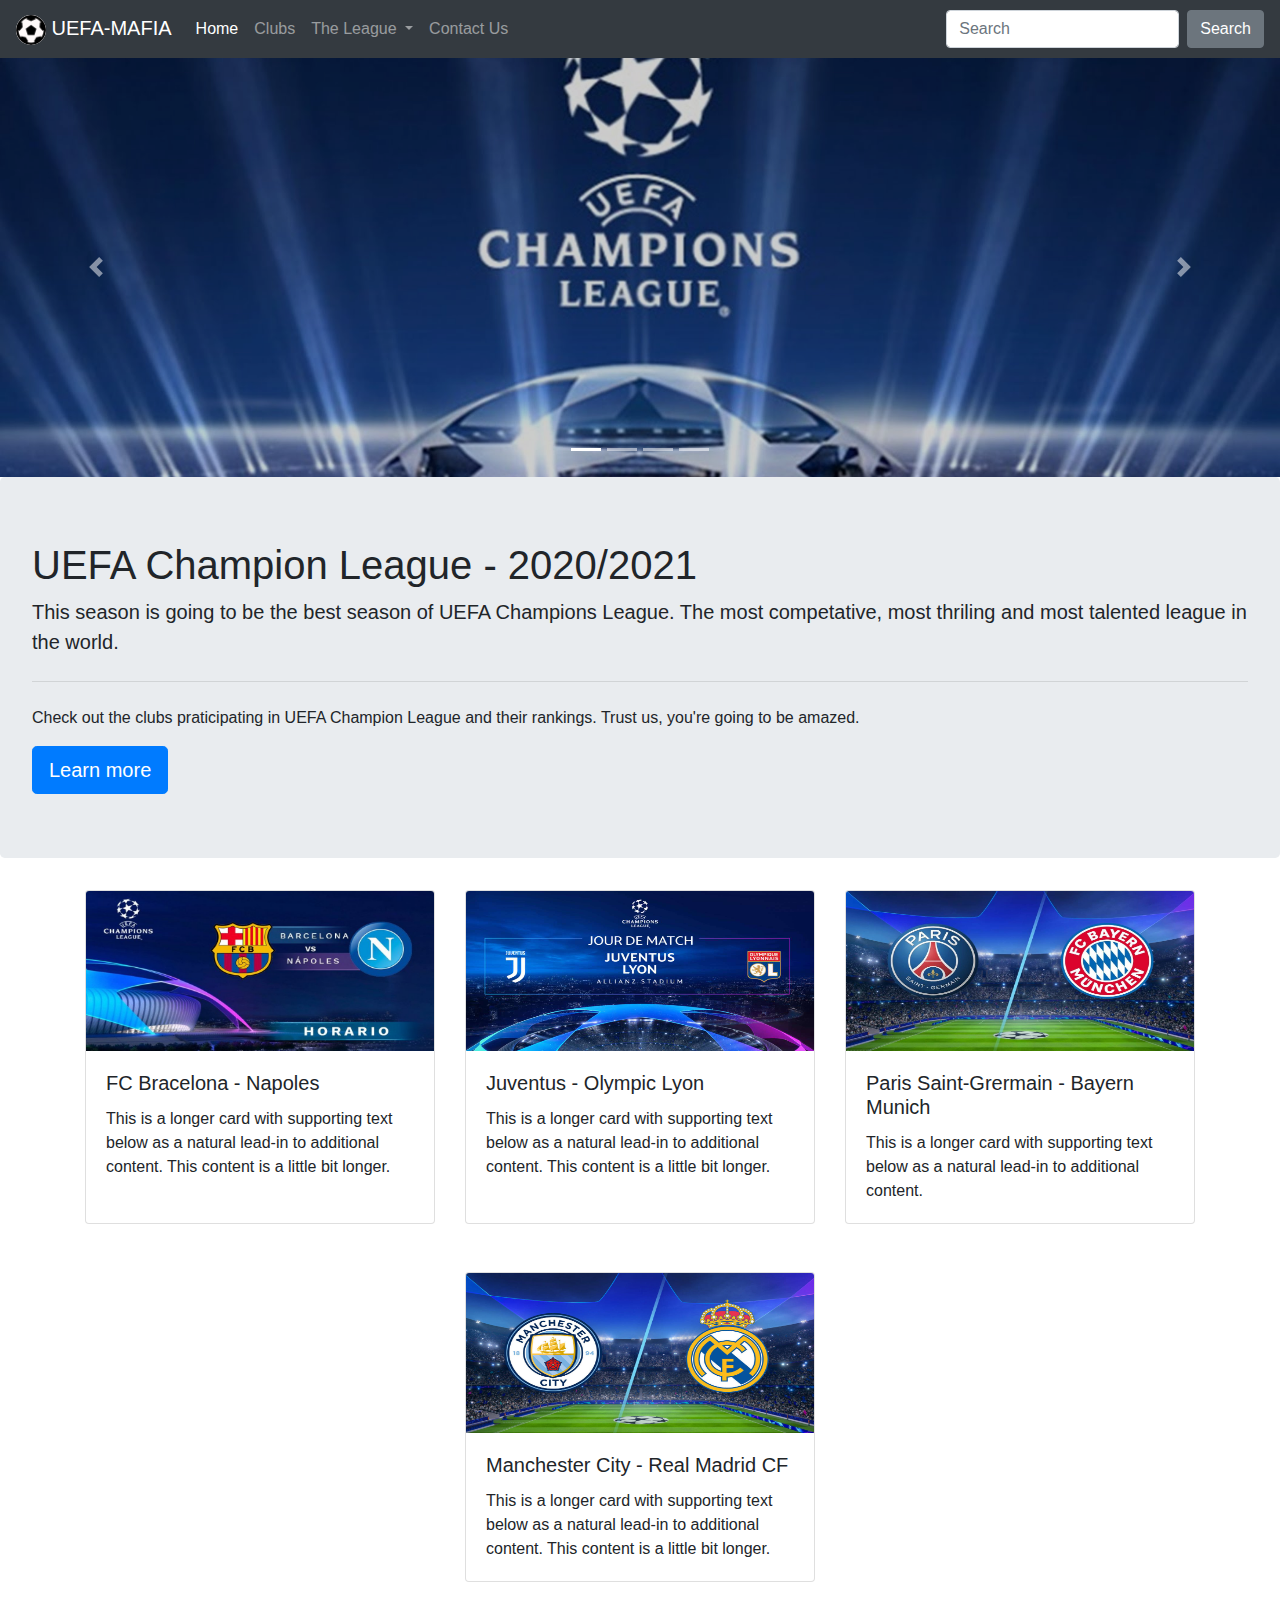
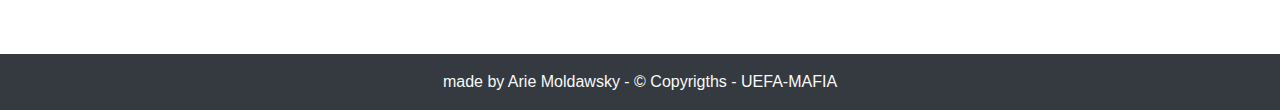
==== index.html @ 390648ff "Add files via upload" ====
<!DOCTYPE html>
<html lang="en">

<head>
    <meta charset="UTF-8">
    <meta name="viewport" content="width=device-width, initial-scale=1.0">
    <link rel="stylesheet" href="lib/bootstrap/bootstrap.min.css">
    <link rel="stylesheet" href="css/main.css">
    <title>UEFA Champions League</title>
</head>

<body>
    <nav class="navbar navbar-expand-lg navbar-dark bg-dark fixed-top">
        <a class="navbar-brand" href="#"><img src="img/football-logo.png" width="30" height="30"> UEFA-MAFIA</a>
        <button class="navbar-toggler" type="button" data-toggle="collapse" data-target="#navbarSupportedContent"
            aria-controls="navbarSupportedContent" aria-expanded="false" aria-label="Toggle navigation">
            <span class="navbar-toggler-icon"></span>
        </button>

        <div class="collapse navbar-collapse" id="navbarSupportedContent">
            <ul class="navbar-nav mr-auto">
                <li class="nav-item active">
                    <a class="nav-link" href="#">Home <span class="sr-only">(current)</span></a>
                </li>
                <li class="nav-item">
                    <a class="nav-link" href="clubs.html">Clubs</a>
                </li>
                <li class="nav-item dropdown">
                    <a class="nav-link dropdown-toggle" href="#" id="navbarDropdown" role="button"
                        data-toggle="dropdown" aria-haspopup="true" aria-expanded="false">
                        The League
                    </a>
                    <div class="dropdown-menu bg-dark" aria-labelledby="navbarDropdown">
                        <a class="dropdown-item" href="#">About</a>
                        <div class="dropdown-divider"></div>
                        <a class="dropdown-item" href="#">Rankings</a>
                    </div>
                </li>
                <li class="nav-item">
                    <a class="nav-link" href="#" tabindex="-1" aria-disabled="true">Contact Us</a>
                </li>
            </ul>
            <form class="form-inline my-2 my-lg-0">
                <input class="form-control mr-sm-2" type="search" placeholder="Search" aria-label="Search">
                <button class="btn btn-secondary my-2 my-sm-0" type="submit">Search</button>
            </form>
        </div>
    </nav>
    <div id="carouselExampleCaptions" class="carousel slide main-carousel" data-ride="carousel">
        <ol class="carousel-indicators">
            <li data-target="#carouselExampleCaptions" data-slide-to="0" class="active"></li>
            <li data-target="#carouselExampleCaptions" data-slide-to="1"></li>
            <li data-target="#carouselExampleCaptions" data-slide-to="2"></li>
            <li data-target="#carouselExampleCaptions" data-slide-to="3"></li>
        </ol>
        <div class="carousel-inner">
            <div class="carousel-item active">
                <img src="img/UCL1.jpg" class="d-block w-100" alt="...">
                <div class="carousel-caption d-none d-md-block">
                </div>
            </div>
            <div class="carousel-item">
                <img src="img/UCL2.jpg" class="d-block w-100" alt="...">
                <div class="carousel-caption d-none d-md-block">
                    <h5>2020/2021</h5>
                    <p>12 Clubs - All the best players in the continent - UCL</p>
                </div>
            </div>
            <div class="carousel-item">
                <img src="img/ronaldo.jpg" class="d-block w-100" alt="...">
                <div class="carousel-caption d-none d-md-block">
                    <h5>El-Classico</h5>
                    <p>17.10.2020 - 21:45 - Real Madrid CF VS FC Barcelona</p>
                </div>
            </div>
            <div class="carousel-item">
                <img src="img/messi.jpg" class="d-block w-100" alt="...">
                <div class="carousel-caption d-none d-md-block">
                    <h5>Watch Here in Live Stream</h5>
                    <p>Lorem ipsum, dolor sit amet consectetur adipisicing elit. Harum, provident? Suscipit</p>
                </div>
            </div>
            <a class="carousel-control-prev" href="#carouselExampleCaptions" role="button" data-slide="prev">
                <span class="carousel-control-prev-icon" aria-hidden="true"></span>
                <span class="sr-only">Previous</span>
            </a>
            <a class="carousel-control-next" href="#carouselExampleCaptions" role="button" data-slide="next">
                <span class="carousel-control-next-icon" aria-hidden="true"></span>
                <span class="sr-only">Next</span>
            </a>
        </div>
    </div>
    <div class="jumbotron">
        <h1 class="display-5">UEFA Champion League - 2020/2021</h1>
        <p class="lead">This season is going to be the best season of UEFA Champions League. The most competative, most
            thriling and most talented league in the world.</p>
        <hr class="my-4">
        <p>Check out the clubs praticipating in UEFA Champion League and their rankings. Trust us, you're going to be
            amazed.</p>
        <a class="btn btn-primary btn-lg" href="#" role="button">Learn more</a>
    </div>
    <div class="container matches-container my-4">
        <div class="row justify-content-center">
            <div class="col-md-6 mb-5 d-flex justify-content-center card-holder">
                <div class="card h-100">
                    <img src="img/Barca-match.jpg" class="card-img-top" alt="...">
                    <div class="card-body">
                        <h5 class="card-title">FC Bracelona - Napoles</h5>
                        <p class="card-text">This is a longer card with supporting text below as a natural lead-in to
                            additional content. This content is a little bit longer.</p>
                    </div>
                </div>
            </div>
            <div class="col-md-6 mb-5 d-flex justify-content-center card-holder">
                <div class="card h-100">
                    <img src="img/juve-match.jpg" class="card-img-top" alt="...">
                    <div class="card-body">
                        <h5 class="card-title">Juventus - Olympic Lyon</h5>
                        <p class="card-text">This is a longer card with supporting text below as a natural lead-in to
                            additional content. This content is a little bit longer.</p>
                    </div>
                </div>
            </div>
            <div class="col-md-6 mb-5 d-flex justify-content-center card-holder">
                <div class="card h-100">
                    <img src="img/psg-match.jpg" class="card-img-top" alt="...">
                    <div class="card-body">
                        <h5 class="card-title">Paris Saint-Grermain - Bayern Munich</h5>
                        <p class="card-text">This is a longer card with supporting text below as a natural lead-in to
                            additional content.</p>
                    </div>
                </div>
            </div>
            <div class="col-md-6 mb-5 d-flex justify-content-center card-holder">
                <div class="card h-100">
                    <img src="img/real-match.jpg" class="card-img-top" alt="...">
                    <div class="card-body">
                        <h5 class="card-title">Manchester City - Real Madrid CF</h5>
                        <p class="card-text">This is a longer card with supporting text below as a natural lead-in to
                            additional content. This content is a little bit longer.</p>
                    </div>
                </div>
            </div>
        </div>
    </div>
    <div class="container-fluid bg-dark text-light site-footer p-0">
        <div class="d-flex justify-content-around pt-3 bg-dark w-100">
            <p class="lead">
                made by Arie Moldawsky - © Copyrigths - UEFA-MAFIA
            </p>
        </div>
    </div>
    <script src="lib/jQuery/jquery-3.4.1.min.js"></script>
    <script src="lib/bootstrap/bootstrap.min.js"></script>
</body>

</html>
---- css/main.css ----
.navbar-brand img {
    background-color: snow;
    border-radius: 50%;
}

.dropdown-item {
    color: snow;
}

.carousel-item img {
    max-height: 420px;
    min-height: 300px;
    object-fit: cover;
    filter: brightness(0.8);
}

.main-carousel {
    margin-top: 57px;
}

.site-footer {
    height: 55px;
}

.site-footer p {
    font-size: 1em;
}

.clubs-cards {
    /* width: 100vw; */
    flex-wrap: wrap;
}

.clubs-cards.card {
    width: 18rem;
}

.clubs-cards img {
    max-height: 190px;
    object-fit: cover;
}

.card-holder {
    max-width: 380px;
}

.matches-container.card {
    width: 18rem;
    border-radius: 10%;
}

.card img {
    max-height: 160px;
}

.clubs-title {
    font-weight: bolder;
    font-style: italic;
    text-decoration: underline;
}

.clubs-title-span {
    text-decoration: none;
}
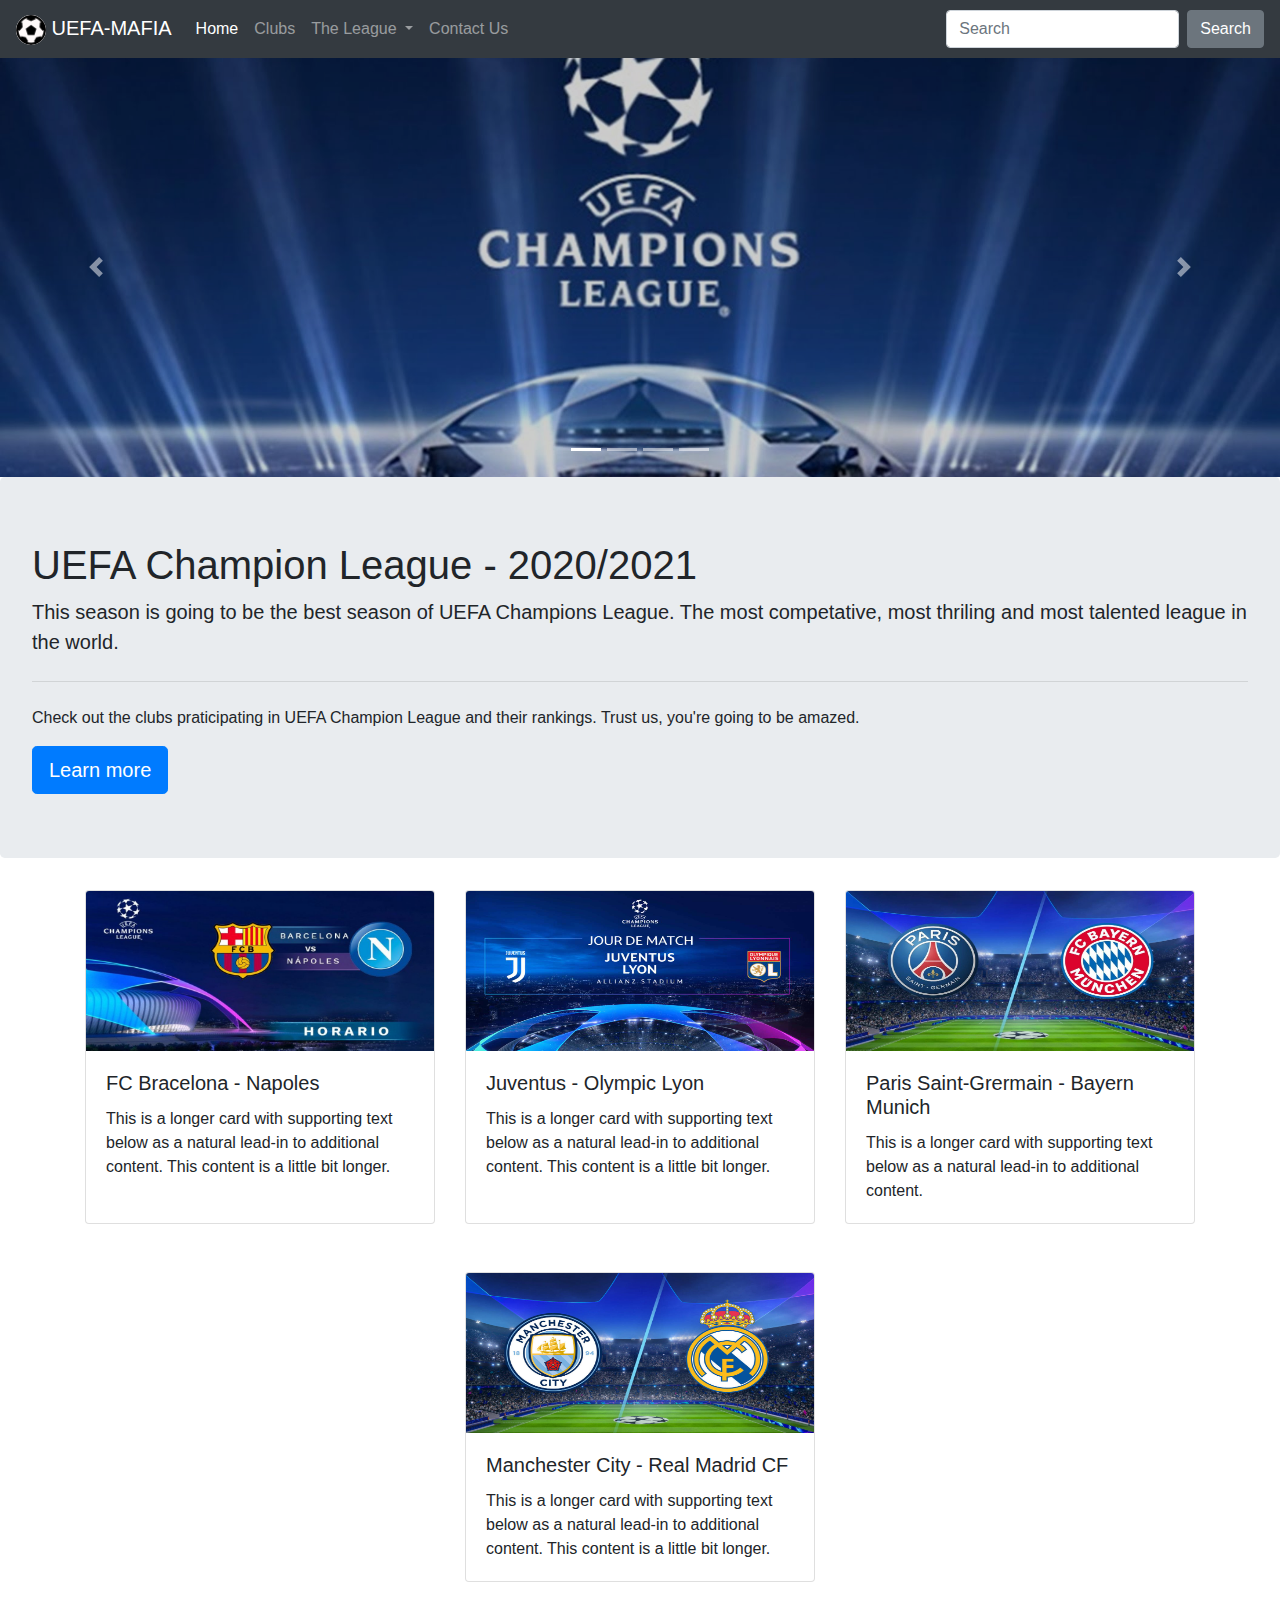
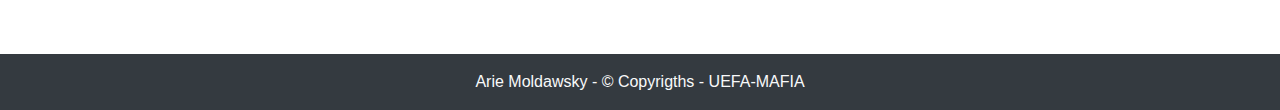
==== commit ae192a7e: "Add files via upload" ====
--- a/index.html
+++ b/index.html
@@ -31,13 +31,13 @@
                         The League
                     </a>
                     <div class="dropdown-menu bg-dark" aria-labelledby="navbarDropdown">
-                        <a class="dropdown-item" href="#">About</a>
+                        <a class="dropdown-item" href="about.html">About</a>
                         <div class="dropdown-divider"></div>
-                        <a class="dropdown-item" href="#">Rankings</a>
+                        <a class="dropdown-item" href="rankings.html">Rankings</a>
                     </div>
                 </li>
                 <li class="nav-item">
-                    <a class="nav-link" href="#" tabindex="-1" aria-disabled="true">Contact Us</a>
+                    <a class="nav-link" href="contact-us.html" tabindex="-1" aria-disabled="true">Contact Us</a>
                 </li>
             </ul>
             <form class="form-inline my-2 my-lg-0">
@@ -97,7 +97,7 @@
         <hr class="my-4">
         <p>Check out the clubs praticipating in UEFA Champion League and their rankings. Trust us, you're going to be
             amazed.</p>
-        <a class="btn btn-primary btn-lg" href="#" role="button">Learn more</a>
+        <a class="btn btn-primary btn-lg" href="about.html" role="button">Learn more</a>
     </div>
     <div class="container matches-container my-4">
         <div class="row justify-content-center">
@@ -145,9 +145,7 @@
     </div>
     <div class="container-fluid bg-dark text-light site-footer p-0">
         <div class="d-flex justify-content-around pt-3 bg-dark w-100">
-            <p class="lead">
-                made by Arie Moldawsky - © Copyrigths - UEFA-MAFIA
-            </p>
+            <p class="lead">Arie Moldawsky - © Copyrigths - UEFA-MAFIA</p>
         </div>
     </div>
     <script src="lib/jQuery/jquery-3.4.1.min.js"></script>
--- a/css/main.css
+++ b/css/main.css
@@ -29,6 +29,7 @@
 .clubs-cards {
     /* width: 100vw; */
     flex-wrap: wrap;
+    padding: 10px;
 }
 
 .clubs-cards.card {
@@ -56,9 +57,60 @@
 .clubs-title {
     font-weight: bolder;
     font-style: italic;
-    text-decoration: underline;
+    background-color: gray;
+    margin-top: 58px;
 }
 
-.clubs-title-span {
-    text-decoration: none;
+.last-tr {
+    border-bottom: 1.5px solid gray;
+}
+
+.rankings-table tr:hover {
+    background-color: snow;
+}
+
+.rankings-title {
+    background-color: gray;
+    font-weight: bolder;
+    font-style: italic;
+    margin-top: 58px;
+    margin-bottom: 30px;
+}
+
+.table-container {
+    margin-bottom: 150px;
+}
+
+.form-container {
+    margin-bottom: 90px;
+}
+
+.contact-title {
+    background-color: yellow;
+    font-style: italic;
+    margin-top: 58px;
+    margin-bottom: 30px;
+}
+
+.message-text {
+    text-align: left;
+}
+
+.about-title {
+    background-color: rgb(153, 153, 151);
+    font-style: italic;
+    margin-top: 58px;
+    margin-bottom: 30px;
+}
+
+.about-container {
+    margin-bottom: 100px;
+    text-align: justify;
+}
+
+.about-container span {
+    font-size: 40px;
+    font-weight: bolder;
+    font-style: italic;
+
 }